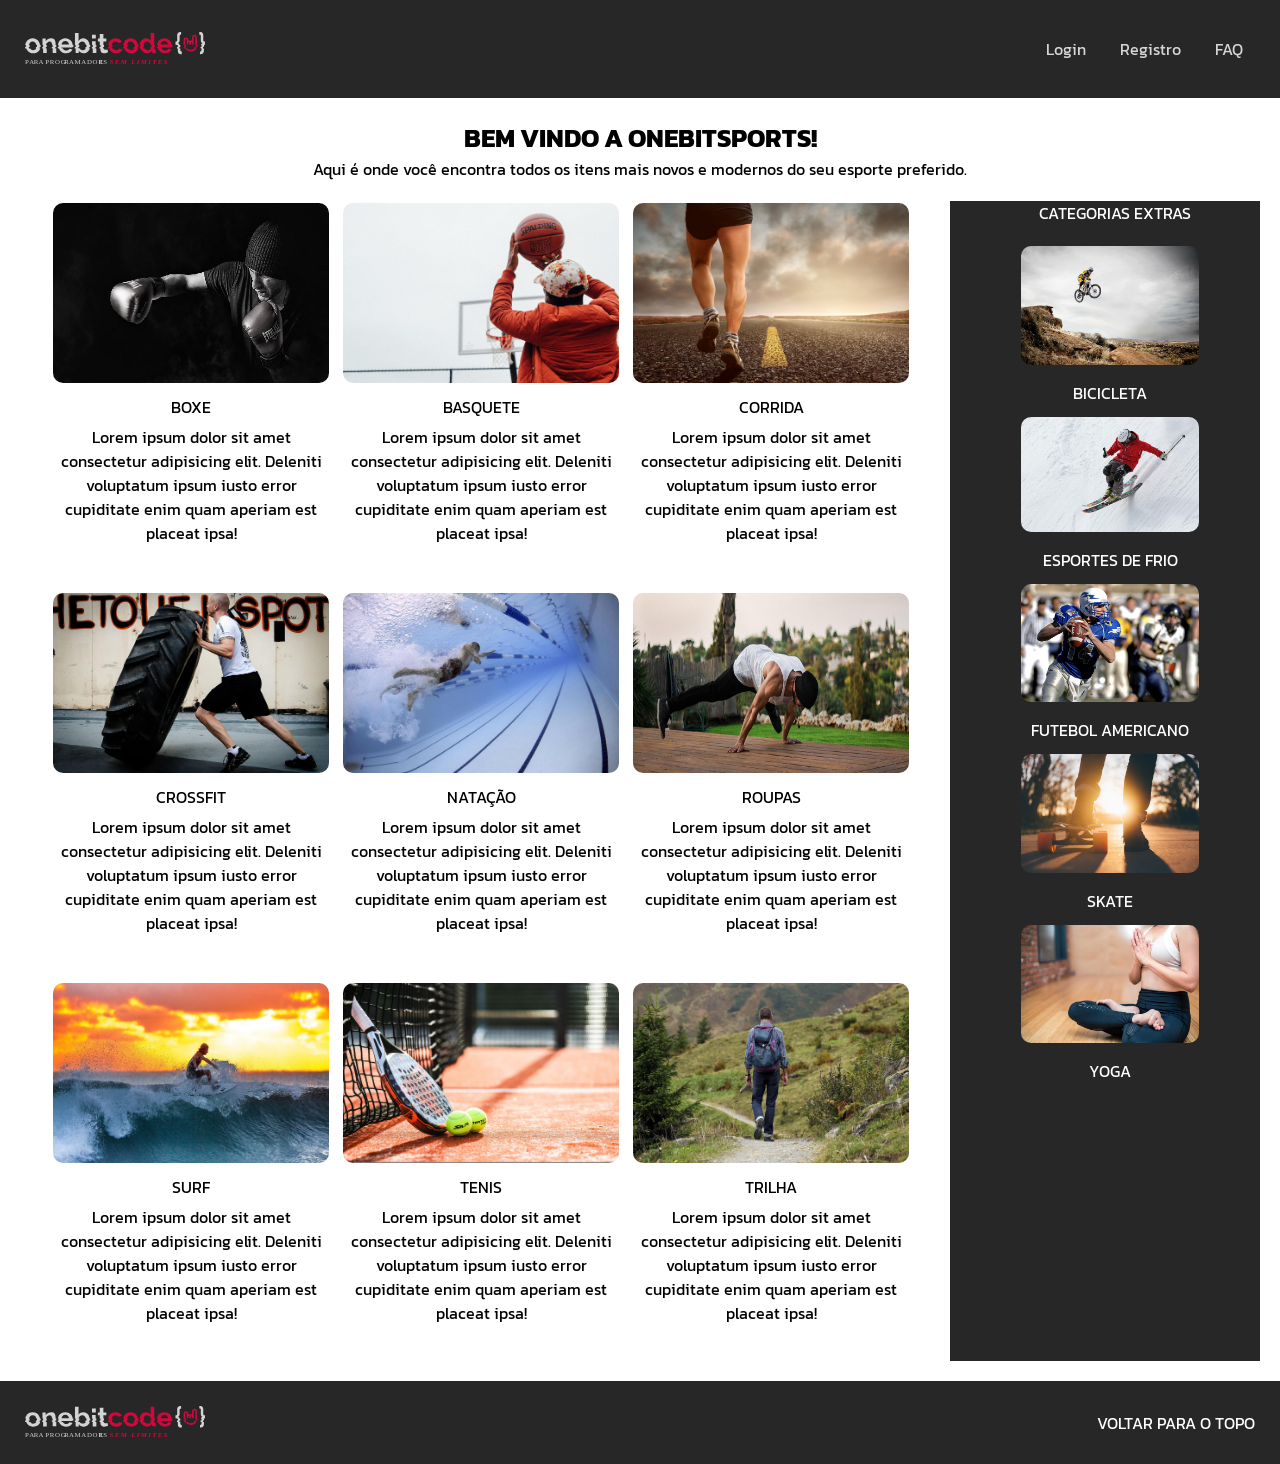
==== grid layout responsivo/index.html @ 457e2cec "Add files via upload" ====
<!DOCTYPE html>
<html lang="pt-br">

<head>
    <meta charset="UTF-8">
    <meta http-equiv="X-UA-Compatible" content="IE=edge">
    <meta name="viewport" content="width=device-width, initial-scale=1.0">
    <link rel="stylesheet" href="style.css">
    <title>Layout Flex-Grid</title>
</head>

<body>
    <div class="container">
        <header class="cabecalho">
            <img src="./components/logo-onebitcode.svg" alt="logo-header" class="logo-header">

            <div class="headerbuttongroups">
                <button class="button-header">
                    Login
                </button>
                <button class="button-header">
                    Registro
                </button>
                <button class="button-header">
                    FAQ
                </button>
            </div>
        </header>

        <p class="sectionTittle" id="backToTop"><span>BEM VINDO A ONEBITSPORTS!</span></p>
        <p class="sectionDescription">Aqui é onde você encontra todos os itens mais novos e modernos do seu esporte
            preferido. </p>

        <section class="card-section">

            <div class="main-content">
                <div class="categoryCard">
                    <img src="./components/boxe.jpg" alt="mainCardImg" class="mainCardImg">
                    <p class="mainCardTittle">BOXE</p>
                    <p class="mainCardDescription">Lorem ipsum dolor sit amet consectetur adipisicing elit. Deleniti
                        voluptatum ipsum iusto error cupiditate enim quam aperiam est placeat ipsa!</p>
                </div>

                <div class="categoryCard">
                    <img src="./components/basquete.jpg" alt="mainCardImg" class="mainCardImg">
                    <p class="mainCardTittle">BASQUETE</p>
                    <p class="mainCardDescription">Lorem ipsum dolor sit amet consectetur adipisicing elit. Deleniti
                        voluptatum ipsum iusto error cupiditate enim quam aperiam est placeat ipsa!</p>
                </div>

                <div class="categoryCard">
                    <img src="./components/corrida.jpg" alt="mainCardImg" class="mainCardImg">
                    <p class="mainCardTittle">CORRIDA</p>
                    <p class="mainCardDescription">Lorem ipsum dolor sit amet consectetur adipisicing elit. Deleniti
                        voluptatum ipsum iusto error cupiditate enim quam aperiam est placeat ipsa!</p>
                </div>

                <div class="categoryCard">
                    <img src="./components/crossfit.jpg" alt="mainCardImg" class="mainCardImg">
                    <p class="mainCardTittle">CROSSFIT</p>
                    <p class="mainCardDescription">Lorem ipsum dolor sit amet consectetur adipisicing elit. Deleniti
                        voluptatum ipsum iusto error cupiditate enim quam aperiam est placeat ipsa!</p>
                </div>

                <div class="categoryCard">
                    <img src="./components/natacao.jpg" alt="mainCardImg" class="mainCardImg">
                    <p class="mainCardTittle">NATAÇÃO</p>
                    <p class="mainCardDescription">Lorem ipsum dolor sit amet consectetur adipisicing elit. Deleniti
                        voluptatum ipsum iusto error cupiditate enim quam aperiam est placeat ipsa!</p>
                </div>


                <div class="categoryCard">
                    <img src="./components/roupas.jpg" alt="mainCardImg" class="mainCardImg">
                    <p class="mainCardTittle">ROUPAS</p>
                    <p class="mainCardDescription">Lorem ipsum dolor sit amet consectetur adipisicing elit. Deleniti
                        voluptatum ipsum iusto error cupiditate enim quam aperiam est placeat ipsa!</p>
                </div>

                <div class="categoryCard">
                    <img src="./components/surf.jpg" alt="mainCardImg" class="mainCardImg">
                    <p class="mainCardTittle">SURF</p>
                    <p class="mainCardDescription">Lorem ipsum dolor sit amet consectetur adipisicing elit. Deleniti
                        voluptatum ipsum iusto error cupiditate enim quam aperiam est placeat ipsa!</p>
                </div>

                <div class="categoryCard">
                    <img src="./components/tenis.jpg" alt="mainCardImg" class="mainCardImg">
                    <p class="mainCardTittle">TENIS</p>
                    <p class="mainCardDescription">Lorem ipsum dolor sit amet consectetur adipisicing elit. Deleniti
                        voluptatum ipsum iusto error cupiditate enim quam aperiam est placeat ipsa!</p>
                </div>

                <div class="categoryCard">
                    <img src="./components/trilha.jpg" alt="mainCardImg" class="mainCardImg">
                    <p class="mainCardTittle">TRILHA</p>
                    <p class="mainCardDescription">Lorem ipsum dolor sit amet consectetur adipisicing elit. Deleniti
                        voluptatum ipsum iusto error cupiditate enim quam aperiam est placeat ipsa!</p>
                </div>


            </div>

            <div class="sidebar-content">
                <p class="sideparagraph">CATEGORIAS EXTRAS</p>
                <div>
                    <div class="sidebarCard">
                        <img src="./components/bicicletas.jpg" alt="sidebarCardImg" class="sidebarCardImg">
                        <p class="sidebarCardTittle">BICICLETA</p>
                    </div>

                    <div class="sidebarCard">
                        <img src="./components/esportesNaNeve.jpg" alt="sidebarCardImg" class="sidebarCardImg">
                        <p class="sidebarCardTittle">ESPORTES DE FRIO</p>
                    </div>

                    <div class="sidebarCard">
                        <img src="./components/futebolAmericano.jpg" alt="sidebarCardImg" class="sidebarCardImg">
                        <p class="sidebarCardTittle">FUTEBOL AMERICANO</p>
                    </div>

                    <div class="sidebarCard">
                        <img src="./components/skate.jpg" alt="sidebarCardImg" class="sidebarCardImg">
                        <p class="sidebarCardTittle">SKATE</p>
                    </div>

                    <div class="sidebarCard">
                        <img src="./components/yoga.jpg" alt="sidebarCardImg" class="sidebarCardImg">
                        <p class="sidebarCardTittle">YOGA</p>
                    </div>

                </div>
            </div>

        </section>

        <footer class="rodape">
            <img src="./components/logo-onebitcode.svg" alt="logo-footer" class="logo-footer">
                    <a href="#backToTop" class="footerAnchor">VOLTAR PARA O TOPO</a>
        </footer>
    </div>
</body>

</html>
---- grid layout responsivo/style.css ----
@import url('https://fonts.googleapis.com/css2?family=Kanit:ital,wght@1,300&display=swap');

* {
    padding: 0;
    margin: 0;
    box-sizing: border-box;
}

.container {
    background-color: white;
    min-height: 100vh;
    display: flex;
    flex-direction: column;
    font-family: 'Kanit', sans-serif;
}

.cabecalho {
    width: 100%;
    min-height: 40px;
    background-color: rgb(39, 39, 39);
    padding: 25px;
    display: flex;
    justify-content: space-between;
    align-items: center;
    flex-wrap: wrap;
    gap: 8px 15px;

}

.logo-header {
    width: 180px;
}


.headerbuttongroups {
    display: flex;
    gap: 10px;
}

.button-header {
    background-color: transparent;
    border: 2px solid transparent;
    color: rgb(216, 213, 213);
    padding: 10px;
    font-size: 16px;
    cursor: pointer;
    font-family: 'Kanit', sans-serif;
}

.button-header:hover {
    border-bottom: 2px solid red;
    transition: 0.4s;
}

.sectionTittle {
    font-size: 26px;
    text-align: center;
    padding-top: 20px;
}

.sectionDescription {
    font-size: 16px;
    text-align: center;

}

span {
    font-weight: bold;
}


.card-section {
    display: grid;
    grid-template-columns: 3fr 1fr;
    grid-template-areas: "main-content sidebar-content";
    padding: 20px;
    flex: 1 0 auto;
}




.main-content {
    display: flex;
    flex-wrap: wrap;
    justify-content: center;
    gap: 10px;
    grid-area: main-content;
    padding-right: 8px;
}

.categoryCard {
    width: 280px;
    height: 380px;
    border: 2px solid transparent;
    border-radius: 10px;
    transition: 0.5s;
    cursor: pointer;
}
.categoryCard:hover {
    border-color: black;
}
.mainCardImg {
    width: 100%;
    height: 180px;
    border-radius: 10px;
}

.mainCardTittle {
    padding: 6px;
    text-align: center;
}

.mainCardDescription {
    text-align: center;
}


.sidebar-content {
    background-color: rgb(39, 39, 39);
    color: white;
    display: flex;
    flex-direction: column;
    align-items: center;
    grid-area: sidebar-content;
    gap: 20px;
    padding-left: 70px;
}

.sideparagraph {
    padding-right: 50px;
}

.sidebarCard {
    width: 75%;
    border: 1px solid transparent;
    border-radius: 10px;
    transition: 0.5s;
    cursor: pointer;
}

.sidebarCard:hover {
    border-color: gainsboro;
}

.sidebarCardImg {
    width: 100%;
    border-radius: 10px;
}
.sidebarCardTittle {
    text-align: center;
    padding: 10px 0px;
}


.rodape {
    width: 100%;
    min-height: 40px;
    background-color: rgb(39, 39, 39);
    padding: 25px;
    display: flex;
    justify-content: space-between;
    align-items: center;
    flex-wrap: wrap;
    gap: 15px;
}

.logo-footer {
    width: 180px;
}

.footerAnchor{
    color: white;
    text-decoration: none;
}

.footerAnchor:hover{
    color: red;
    transition: 0.4s;
}
@media(max-width:630px){
    .card-section{
        grid-template-areas: 
        "main-content"
        "sidebar-content";
        display: flex;
        flex-direction: column;
        align-items: center;
        gap:10px;

    }

    .sidebar-content{
        min-width: auto;
    }

    .footerAnchor{
        font-size: 19px;
    }
}

@media(max-width:463px){
    .cabecalho{
        justify-content: center;
    }

    .rodape{
        justify-content: center;
    }
}
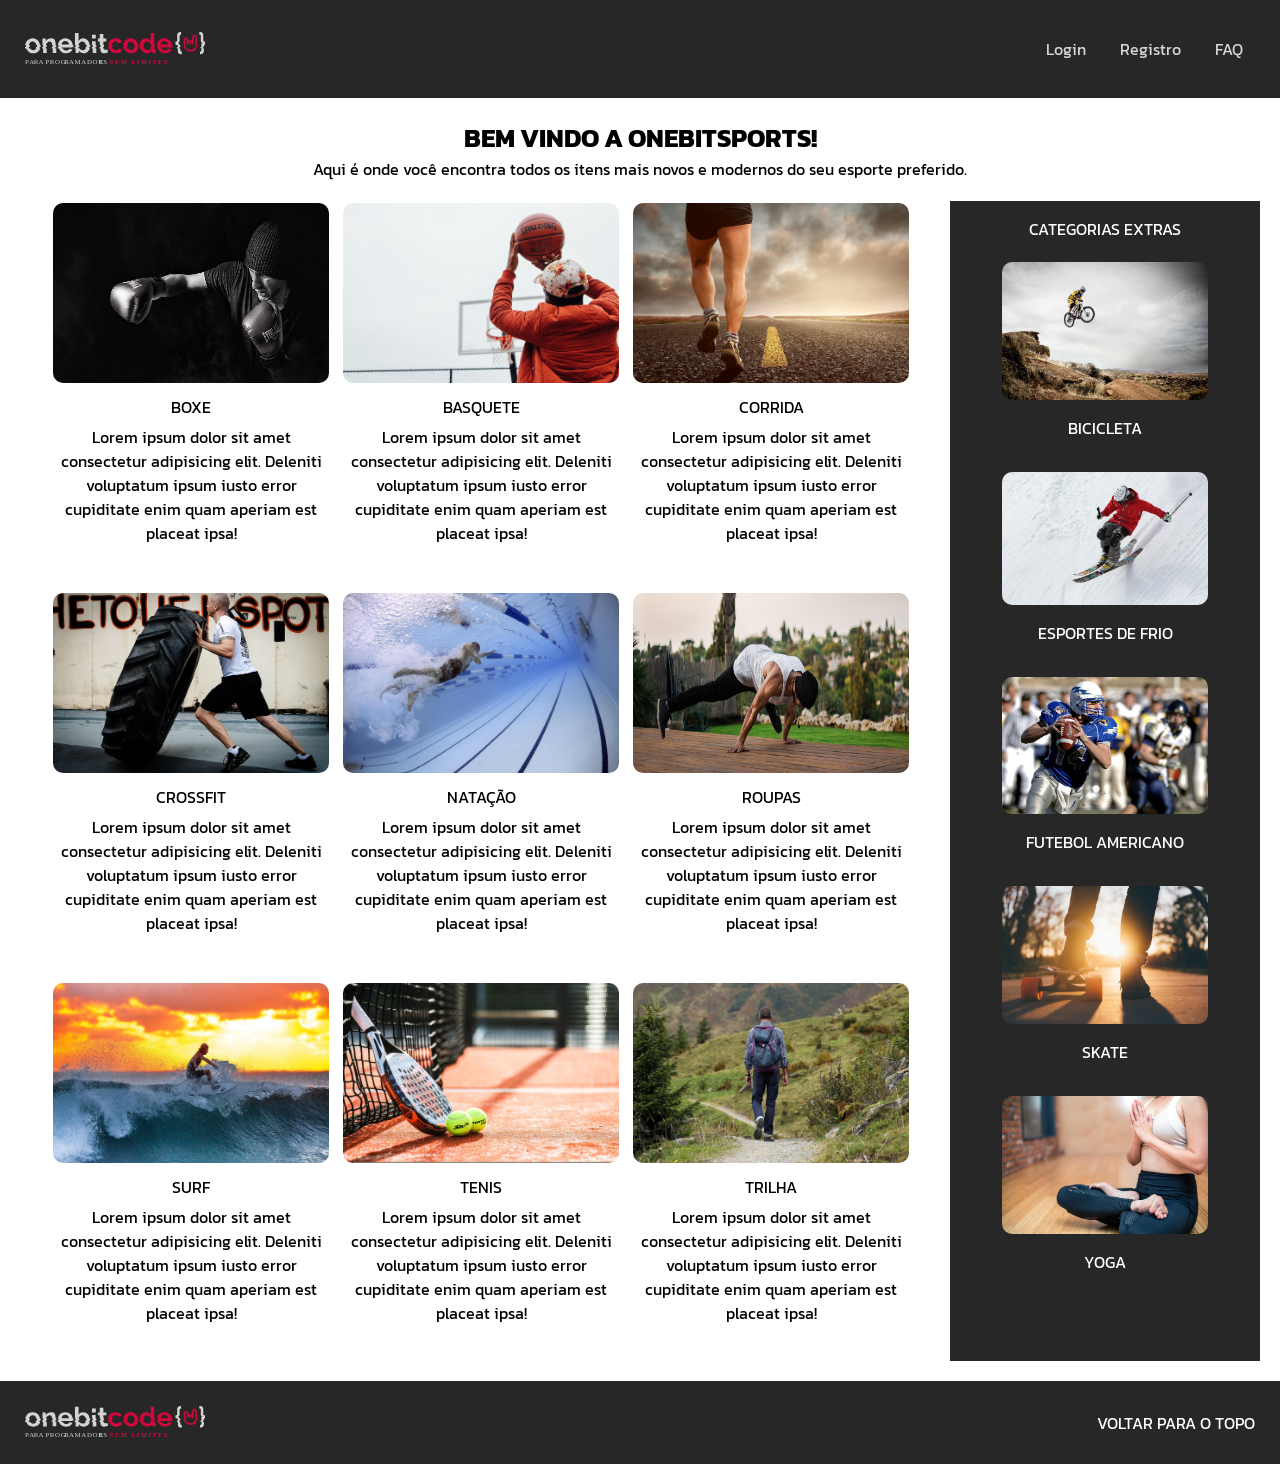
==== commit ac7b2ba4: "Update index.html" ====
--- a/grid layout responsivo/index.html
+++ b/grid layout responsivo/index.html
@@ -103,7 +103,6 @@
 
             <div class="sidebar-content">
                 <p class="sideparagraph">CATEGORIAS EXTRAS</p>
-                <div>
                     <div class="sidebarCard">
                         <img src="./components/bicicletas.jpg" alt="sidebarCardImg" class="sidebarCardImg">
                         <p class="sidebarCardTittle">BICICLETA</p>
@@ -128,8 +127,6 @@
                         <img src="./components/yoga.jpg" alt="sidebarCardImg" class="sidebarCardImg">
                         <p class="sidebarCardTittle">YOGA</p>
                     </div>
-
-                </div>
             </div>
 
         </section>
@@ -141,4 +138,4 @@
     </div>
 </body>
 
-</html>+</html>
--- a/grid layout responsivo/style.css
+++ b/grid layout responsivo/style.css
@@ -124,11 +124,7 @@
     align-items: center;
     grid-area: sidebar-content;
     gap: 20px;
-    padding-left: 70px;
-}
-
-.sideparagraph {
-    padding-right: 50px;
+    padding:16px;
 }
 
 .sidebarCard {
